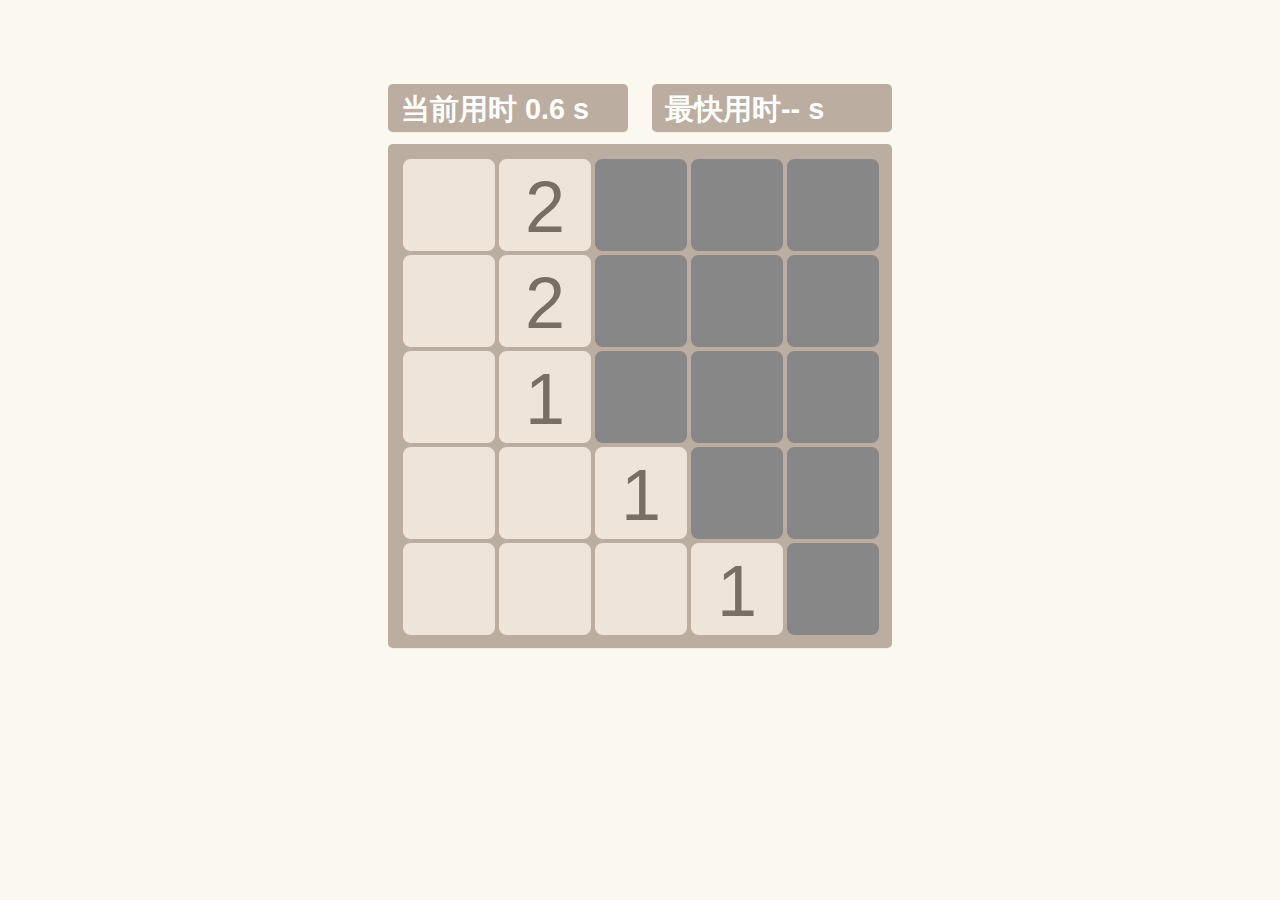
==== NFine.Web/GameContent/saolei/index.html @ 7d89359c "增加了扫雷" ====
﻿
<html>
<head>
<meta charset="utf-8" />
 <meta name="viewport" content="width=device-width, initial-scale=1.0, maximum-scale=1, user-scalable=no">
<title>扫雷</title>
<meta name="apple-mobile-web-app-capable" content="yes" />
<meta name="apple-mobile-web-app-status-bar-style" content="black" />
<meta http-equiv="X-UA-Compatible" content="IE=edge,chrome=1" />
<link rel="stylesheet" href="js/bootstrap.min.css">
<link href="js/engine.css" rel="stylesheet" type="text/css">
<link href="js/game.css" rel="stylesheet" type="text/css">
<style>
#ad {
	text-align: center;
	left:0px;
	right:0px;
	bottom: -5px;
	position: fixed;
	background-color:#FFF;
	z-index:999;
}
</style>
<script src="jquery/2.1.1/jquery.min.js"></script>  
  </head>
  <body>          
    <div class="engine" style="margin-top: -10.5px;">
      <div class="notice"></div>

      <div class="status">
          <div class="current panel">当前用时 <span>0.00</span> s</div> 
          <div class="best panel">最快用时<span>0.00</span> s</div>
      </div>

      <div class="game panel">
        <div class="cell-container"></div>
        <div class="ending">
          <p></p>
          <div class="btns">  
            <button class="retry btn">再来一局</button>
            <!--<button class="more btn btn-warning" onclick="clickMore();">更多游戏</button>-->
          </div>
        </div>
      </div>
    </div>
                                  
    
    <script src="js/bootstrap.min.js" ></script>
    <script src="js/engine.js"></script>
    <script src="js/game.js" charset="utf-8"></script>
    <script language=javascript>
		var mebtnopenurl = 'http://mp.weixin.qq.com/s?__biz=MzA5NDgwNjg0Nw==&mid=501926235&idx=1&sn=5164938ddf57df8f4525b2e23bfcabc7&scene=20#rd';
		window.shareData = {
		        "imgUrl": "http://h5.gzlankong.com/Public/sl/icon.png",
		        "timeLineLink": "http://h5.gzlankong.com/Public/sl/",
		        "tTitle": "扫雷",
		        "tContent": "不要羡慕我，我只是个扫雷界的传说"
		};
				
		function goHome(){
			window.location=mebtnopenurl;
		}
		function clickMore(){
			if((window.location+"").indexOf("f=zf",1)>0){
				window.location = "http://game.9g.com/goto9g.html?f=sl";
			 }
			 else{
				goHome();
			 }
		}
		function dp_share(){
			document.title ="不要羡慕我，我只是个扫雷界的传说, 成绩"+myData.scoreName+",不可能比这个成绩更好了吧";
			document.getElementById("share").style.display="";
			window.shareData.tTitle = document.title;
		}
		function dp_Ranking(){
			window.location=mebtnopenurl;
		}

		function showAd(){
		}
		function hideAd(){
		}
		document.addEventListener('WeixinJSBridgeReady', function onBridgeReady() {
		    
		    WeixinJSBridge.on('menu:share:appmessage', function(argv) {
		        WeixinJSBridge.invoke('sendAppMessage', {
		            "img_url": window.shareData.imgUrl,
		            "link": window.shareData.timeLineLink,
		            "desc": window.shareData.tContent,
		            "title": window.shareData.tTitle
		        }, onShareComplete);
		    });

		    WeixinJSBridge.on('menu:share:timeline', function(argv) {
		        WeixinJSBridge.invoke('shareTimeline', {
		            "img_url": window.shareData.imgUrl,
		            "img_width": "640",
		            "img_height": "640",
		            "link": window.shareData.timeLineLink,
		            "desc": window.shareData.tContent,
		            "title": window.shareData.tTitle
		        }, onShareComplete);
		    });
		}, false);
		</script>
		<div id=share style="display: none">
			<img width=100% src="share.png"
				style="position: fixed; z-index: 9999; top: 0; left: 0; display: "
				ontouchstart="document.getElementById('share').style.display='none';" />
		</div>
		<div style="display: none;">
			<script type="text/javascript">
            var myData = { gameid: "sl" };
            //var domain = ["oixm.cn", "hiemma.cn", "peagame.net"][parseInt(Math.random() * 3)];
			//window.shareData.timeLineLink = "http://"+ parseInt(Math.random()*100000) +"."+ myData.gameid +"."+domain+"/gamecenter.html?gameid=" + myData.gameid + (localStorage.myuid ? "&uid=" + localStorage.myuid : "");
            function dp_submitScore(score) {
                alert(score);
				myData.score = parseInt(score);
				myData.scoreName = (score/1000)+"秒完?";
				if(score>0){
					if (confirm("您只用了"+(score/1000)+"秒，就完工了，炫耀一下给小伙伴看看吧?")){
						setTimeout(dp_share,500);
					}
				}
			}
			function onShareComplete(res) {
                if (localStorage.myuid && myData.score != undefined) {
                    setTimeout(function(){
                        if (confirm("要将成绩提交?G游戏排行榜吗?")) {
                            //window.location = "http://wx.9g.com/rank/submit2.jsp?gameid=" + myData.gameid + "&uid=" + localStorage.myuid + "&score=" + myData.score + "&scorename=" + encodeURIComponent(myData.scoreName);
                        }
                        else {
                            document.location.href = mebtnopenurl;
                        }
                    }, 500);
                }
				else {
		        	document.location.href = mebtnopenurl;
				}
	        }
			</script>
		 
</body>
</html>
---- NFine.Web/GameContent/saolei/js/engine.css ----
* {
  -webkit-box-sizing: border-box;
  -moz-box-sizing: border-box;
  box-sizing: border-box;
}

html, body{
  font-size: 24px; 
  font-family: STXihei, "华文细黑", "Microsoft YaHei", "微软雅黑", Helvetica, Tahoma, Arial, sans-serif;
}

.engine {
  margin: auto; 
  width: 21rem;
}

.status {
  margin: 0.5rem auto; 
}
    
.ending {
  display: none;
  position: absolute;
  top: 0;
  right: 0;
  bottom: 0;
  left: 0;
  background: rgba(238, 228, 217, 0.5);
  z-index: 100;
  text-align: center;
  -webkit-animation: fade-in 800ms ease 800ms;
  animation: fade-in 800ms ease 800ms;
  -webkit-animation-fill-mode: both;
  animation-fill-mode: both; 
}
  .ending p {
    font-size: 3rem;
    font-weight: bold;
    margin: 6rem auto 2rem auto; 
    color: #FFFFFF;
  }    
  .ending .btn {
    font-size: 1.2rem;
    font-weight:700;
    margin: 1rem;
  }

.foot{
  margin-top: 0.5rem;
  width: 100%;
}  
  .foot .btn{
    width: 100%;
    font-size: 1.2rem;
  }
  .foot .dropdown-menu{
    width: 100%;
    text-align: center;
    border: 0;
    margin-bottom: 0.2rem;
  }
  .foot li a{
    cursor: pointer;
    font-weight: 700;
    font-size: 1.2rem;
    color: #5bc0de;
  }
  .foot li a:hover{
    color: #5bc0de;
  }

@media screen and (max-width: 320px) {
  html, body {
    font-size: 12px; 
  }
}
@media screen and (min-width: 320px) and (max-width: 480px) {
  html, body {
    font-size: 14px; 
  }
}
@media screen and (min-width: 480px) and (max-width: 640px) {
  html, body {
    font-size: 18px; 
  }
}
@media screen and (min-width: 640px) and (max-width: 768px) {
  html, body {
    font-size: 21px; 
  }
}


@-webkit-keyframes move-up {
  0% {
    top: 1.5rem;
    opacity: 1; 
  }
  100% {
    top: -3rem;
    opacity: 0; 
  } 
}
@keyframes move-up {
  0% {
    top: 1.5rem;
    opacity: 1; 
  }
  100% {
    top: -3rem;
    opacity: 0; 
  } 
}
      

@-webkit-keyframes fade-in {
  0% {
    opacity: 0; 
  }
  100% {
    opacity: 1; 
  } 
}

@keyframes fade-in {
  0% {
    opacity: 0; 
  }
  100% {
    opacity: 1; 
  } 
}

  
@-webkit-keyframes appear {
  0% {
    opacity: 0;
    -webkit-transform: scale(0);
  }
  100% {
    opacity: 1;
    -webkit-transform: scale(1);
  } 
}
@keyframes appear {
  0% {
    opacity: 0;
    transform: scale(0); 
  }
  100% {
    opacity: 1;
    transform: scale(1);
  } 
}

  
@-webkit-keyframes pop {
  0% {
    -webkit-transform: scale(0);
  }
  50% {
    -webkit-transform: scale(1.2);
  }

  100% {
    -webkit-transform: scale(1);
  } 
}
@keyframes pop {
  0% {
    transform: scale(0); 
  }
  50% {
    transform: scale(1.2); 
  }
  100% {
    transform: scale(1); 
  } 
}
---- NFine.Web/GameContent/saolei/js/game.css ----
html, body {
  color: #776e65;
  background: #faf8ef;
}

.panel {
  border-radius: 0.2rem;
  background: #bbada0;
  position: relative;
  margin-bottom: 0;
} 


.status div{
  display: inline-block;
  height: 2rem;
  line-height: 2rem;
  font-size: 1.2rem;
  font-weight: 700;
  padding: 0 0.5rem;
  width: 10rem;
  color: #FFF;
}   
  .best{
    float: right;
  } 


.game {
  height: 21rem;
  margin-top: 0.2rem;
  padding: 0.5rem;
}

  .cell-container {
    position: absolute;
  }
    .cell-container div {
      width: 4rem;
      height: 4rem;
      float: left;
      background: #878787;
      border: 0.1rem solid #bbada0;
      border-radius: 0.4rem;
      cursor: pointer;
      text-align: center;
      font-size: 3rem;
      line-height: 4rem;
    }
    .cell-container .blank, .cell-container .number, .cell-container .bomb {
      background: #eee4da;
      color: #776e65;
    }
    .cell-container span{
      font-size: 3rem;
      line-height: 4rem;
    }
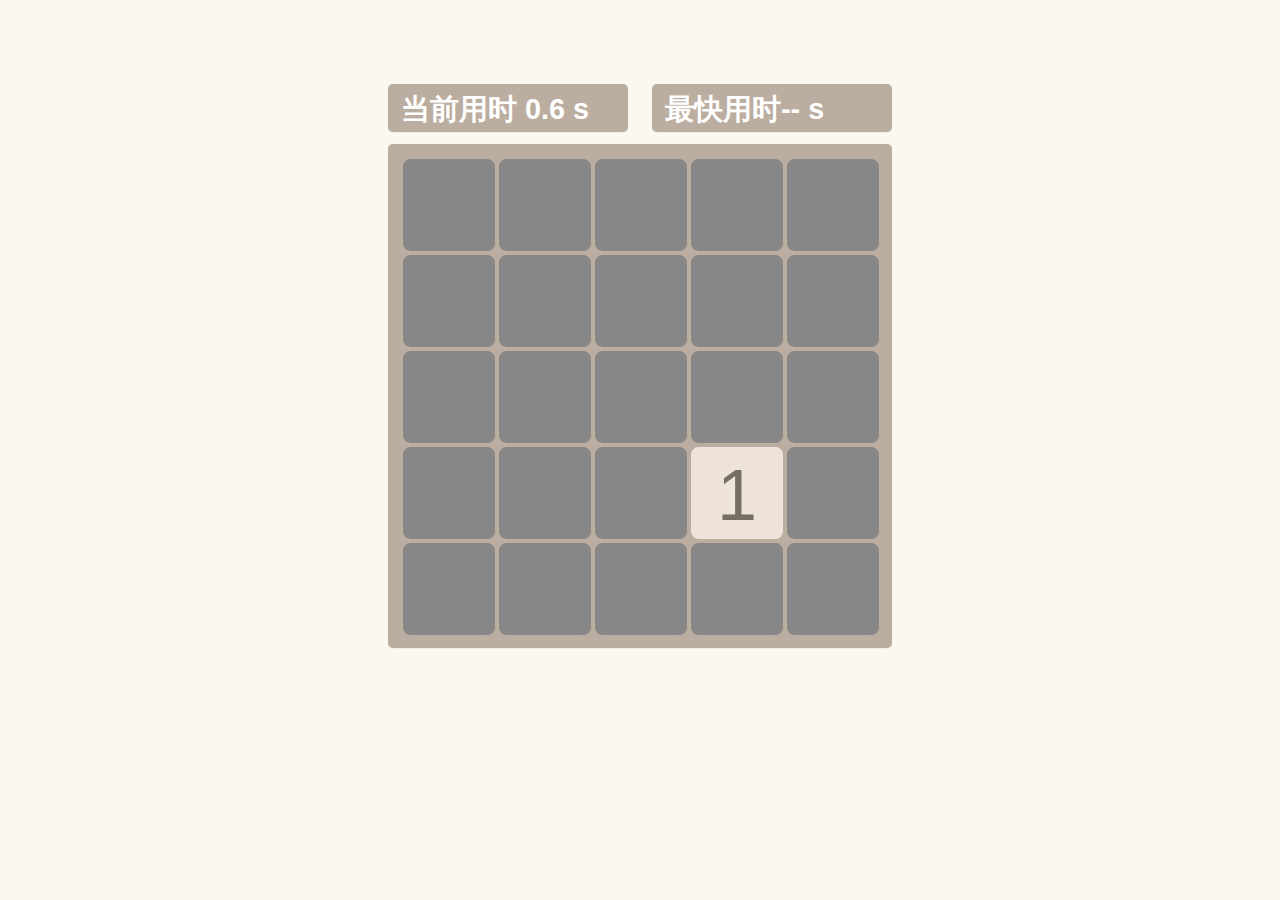
==== commit 5b3f7fe3: "update" ====
--- a/NFine.Web/GameContent/saolei/index.html
+++ b/NFine.Web/GameContent/saolei/index.html
@@ -115,14 +115,14 @@
             //var domain = ["oixm.cn", "hiemma.cn", "peagame.net"][parseInt(Math.random() * 3)];
 			//window.shareData.timeLineLink = "http://"+ parseInt(Math.random()*100000) +"."+ myData.gameid +"."+domain+"/gamecenter.html?gameid=" + myData.gameid + (localStorage.myuid ? "&uid=" + localStorage.myuid : "");
             function dp_submitScore(score) {
-                alert(score);
+               // alert(score);
 				myData.score = parseInt(score);
 				myData.scoreName = (score/1000)+"秒完?";
-				if(score>0){
-					if (confirm("您只用了"+(score/1000)+"秒，就完工了，炫耀一下给小伙伴看看吧?")){
-						setTimeout(dp_share,500);
-					}
-				}
+				//if(score>0){
+				//	if (confirm("您只用了"+(score/1000)+"秒，就完工了，炫耀一下给小伙伴看看吧?")){
+				//		setTimeout(dp_share,500);
+				//	}
+				//}
 			}
 			function onShareComplete(res) {
                 if (localStorage.myuid && myData.score != undefined) {
